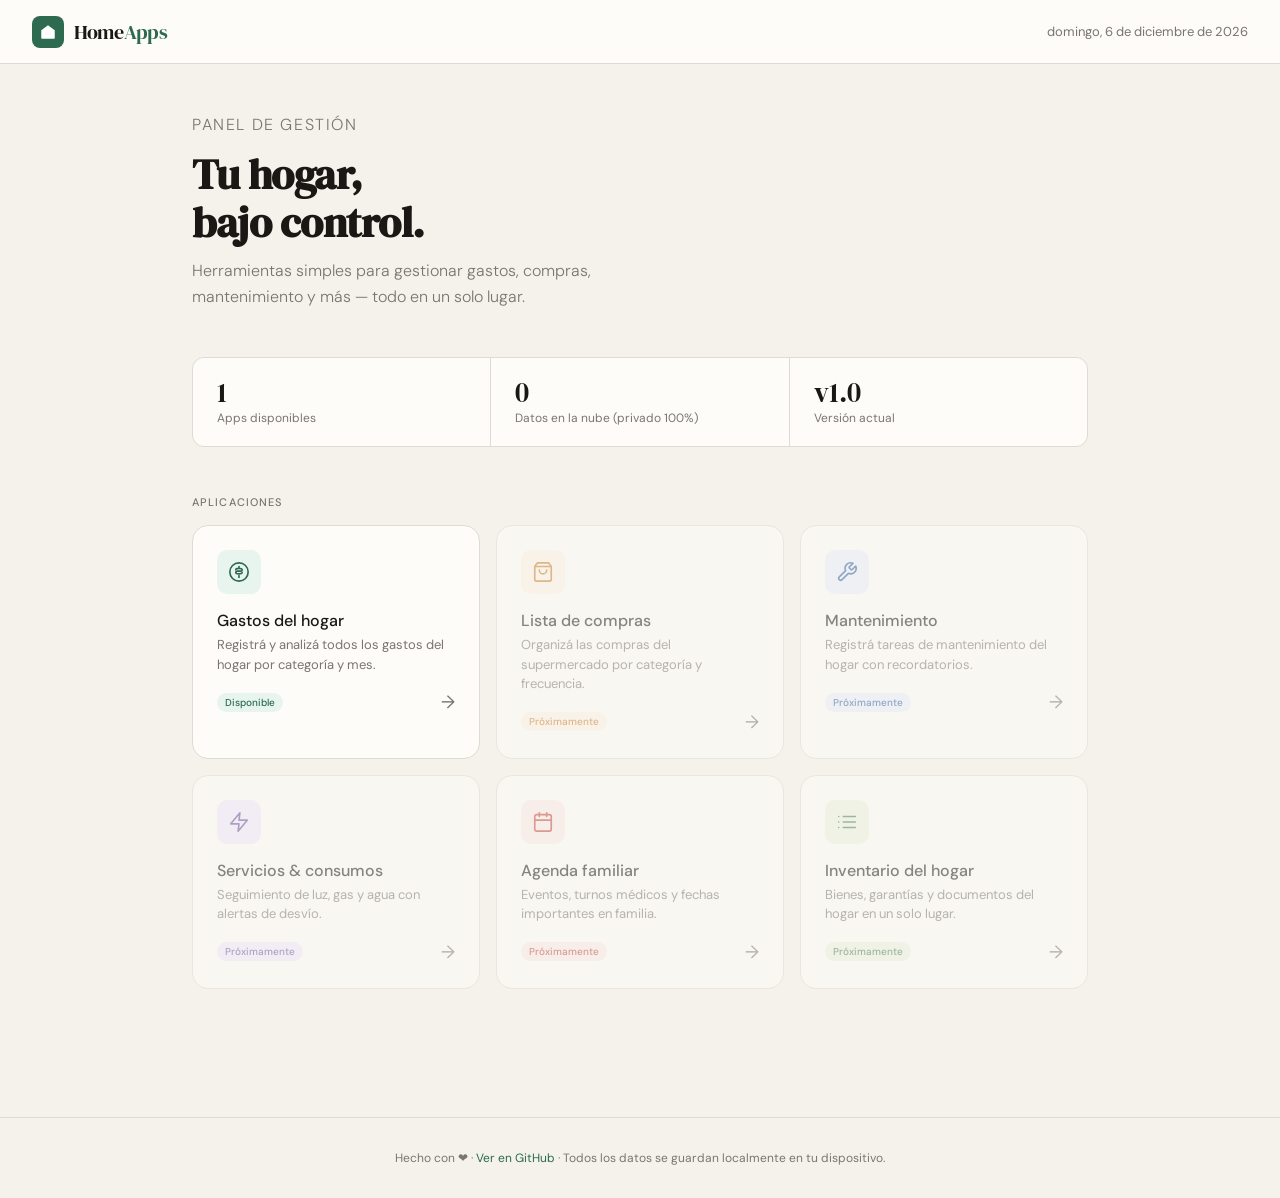
==== index.html @ cbdf4d4c "Add files via upload" ====
<!DOCTYPE html>
<html lang="es">
<head>
  <meta charset="UTF-8" />
  <meta name="viewport" content="width=device-width, initial-scale=1.0" />
  <title>Home Apps — Gestión del Hogar</title>
  <link rel="preconnect" href="https://fonts.googleapis.com" />
  <link href="https://fonts.googleapis.com/css2?family=DM+Serif+Display&family=DM+Sans:wght@300;400;500&display=swap" rel="stylesheet" />
  <style>
    *, *::before, *::after { box-sizing: border-box; margin: 0; padding: 0; }

    :root {
      --bg: #F5F2EB;
      --surface: #FDFCF8;
      --border: #E0DBD0;
      --text: #1A1815;
      --muted: #7A7570;
      --accent: #2D6A4F;
      --accent-light: #E8F5EF;
      --amber: #C97D2A;
      --amber-light: #FBF3E6;
      --coral: #C0453A;
      --coral-light: #FAEAE9;
      --blue: #2A5FA0;
      --blue-light: #E8EFFE;
    }

    body {
      font-family: 'DM Sans', sans-serif;
      background: var(--bg);
      color: var(--text);
      min-height: 100vh;
    }

    /* HEADER */
    header {
      background: var(--surface);
      border-bottom: 1px solid var(--border);
      padding: 0 2rem;
      display: flex;
      align-items: center;
      justify-content: space-between;
      height: 64px;
      position: sticky;
      top: 0;
      z-index: 10;
    }

    .logo {
      display: flex;
      align-items: center;
      gap: 10px;
    }

    .logo-icon {
      width: 32px;
      height: 32px;
      background: var(--accent);
      border-radius: 8px;
      display: flex;
      align-items: center;
      justify-content: center;
    }

    .logo-icon svg { width: 18px; height: 18px; fill: white; }

    .logo-name {
      font-family: 'DM Serif Display', serif;
      font-size: 20px;
      letter-spacing: -0.3px;
      color: var(--text);
    }

    .logo-name span { color: var(--accent); }

    .header-date {
      font-size: 13px;
      color: var(--muted);
    }

    /* MAIN */
    main {
      max-width: 960px;
      margin: 0 auto;
      padding: 3rem 2rem;
    }

    /* HERO */
    .hero {
      margin-bottom: 3rem;
    }

    .hero-label {
      font-size: 11px;
      font-weight: 500;
      letter-spacing: 0.1em;
      text-transform: uppercase;
      color: var(--accent);
      margin-bottom: 0.75rem;
    }

    .hero h1 {
      font-family: 'DM Serif Display', serif;
      font-size: 42px;
      line-height: 1.15;
      letter-spacing: -0.5px;
      margin-bottom: 0.75rem;
    }

    .hero p {
      font-size: 16px;
      color: var(--muted);
      font-weight: 300;
      max-width: 480px;
      line-height: 1.6;
    }

    /* STATS BAR */
    .stats-bar {
      display: grid;
      grid-template-columns: repeat(3, 1fr);
      gap: 1px;
      background: var(--border);
      border: 1px solid var(--border);
      border-radius: 12px;
      overflow: hidden;
      margin-bottom: 3rem;
    }

    .stat {
      background: var(--surface);
      padding: 1.25rem 1.5rem;
    }

    .stat-value {
      font-family: 'DM Serif Display', serif;
      font-size: 28px;
      color: var(--text);
      line-height: 1;
      margin-bottom: 4px;
    }

    .stat-label {
      font-size: 12px;
      color: var(--muted);
      font-weight: 400;
    }

    /* SECTION TITLE */
    .section-title {
      font-size: 11px;
      font-weight: 500;
      letter-spacing: 0.1em;
      text-transform: uppercase;
      color: var(--muted);
      margin-bottom: 1rem;
    }

    /* APPS GRID */
    .apps-grid {
      display: grid;
      grid-template-columns: repeat(auto-fit, minmax(260px, 1fr));
      gap: 1rem;
      margin-bottom: 3rem;
    }

    .app-card {
      background: var(--surface);
      border: 1px solid var(--border);
      border-radius: 16px;
      padding: 1.5rem;
      text-decoration: none;
      color: inherit;
      display: block;
      transition: transform 0.15s, box-shadow 0.15s, border-color 0.15s;
      position: relative;
      overflow: hidden;
    }

    .app-card::before {
      content: '';
      position: absolute;
      top: 0; left: 0; right: 0;
      height: 3px;
      background: var(--card-accent);
      opacity: 0;
      transition: opacity 0.15s;
    }

    .app-card:hover {
      transform: translateY(-2px);
      box-shadow: 0 8px 24px rgba(0,0,0,0.07);
      border-color: transparent;
    }

    .app-card:hover::before { opacity: 1; }

    .app-card.coming-soon {
      opacity: 0.5;
      pointer-events: none;
    }

    .card-icon {
      width: 44px;
      height: 44px;
      border-radius: 10px;
      background: var(--icon-bg);
      display: flex;
      align-items: center;
      justify-content: center;
      margin-bottom: 1rem;
    }

    .card-icon svg { width: 22px; height: 22px; }

    .card-name {
      font-weight: 500;
      font-size: 16px;
      margin-bottom: 4px;
    }

    .card-desc {
      font-size: 13px;
      color: var(--muted);
      line-height: 1.5;
      margin-bottom: 1rem;
    }

    .card-footer {
      display: flex;
      align-items: center;
      justify-content: space-between;
    }

    .card-badge {
      font-size: 10px;
      font-weight: 500;
      padding: 3px 8px;
      border-radius: 20px;
      background: var(--badge-bg);
      color: var(--badge-color);
    }

    .card-arrow {
      font-size: 18px;
      color: var(--muted);
      transition: transform 0.15s;
    }

    .app-card:hover .card-arrow { transform: translateX(3px); }

    /* COLORS PER CARD */
    .card-gastos  { --card-accent: #2D6A4F; --icon-bg: #E8F5EF; --badge-bg: #E8F5EF; --badge-color: #2D6A4F; }
    .card-compras { --card-accent: #C97D2A; --icon-bg: #FBF3E6; --badge-bg: #FBF3E6; --badge-color: #C97D2A; }
    .card-mant    { --card-accent: #2A5FA0; --icon-bg: #E8EFFE; --badge-bg: #E8EFFE; --badge-color: #2A5FA0; }
    .card-serv    { --card-accent: #6B4FA0; --icon-bg: #F0EAFE; --badge-bg: #F0EAFE; --badge-color: #6B4FA0; }
    .card-agenda  { --card-accent: #C0453A; --icon-bg: #FAEAE9; --badge-bg: #FAEAE9; --badge-color: #C0453A; }
    .card-inv     { --card-accent: #4A7C59; --icon-bg: #EAF3DE; --badge-bg: #EAF3DE; --badge-color: #4A7C59; }

    /* FOOTER */
    footer {
      text-align: center;
      padding: 2rem;
      font-size: 12px;
      color: var(--muted);
      border-top: 1px solid var(--border);
      margin-top: 2rem;
    }

    footer a { color: var(--accent); text-decoration: none; }

    @media (max-width: 600px) {
      .hero h1 { font-size: 30px; }
      .stats-bar { grid-template-columns: 1fr; }
      main { padding: 2rem 1rem; }
    }
  </style>
</head>
<body>

<header>
  <div class="logo">
    <div class="logo-icon">
      <svg viewBox="0 0 24 24" xmlns="http://www.w3.org/2000/svg">
        <path d="M3 9.5L12 3l9 6.5V20a1 1 0 01-1 1H4a1 1 0 01-1-1V9.5z"/>
      </svg>
    </div>
    <span class="logo-name">Home<span>Apps</span></span>
  </div>
  <span class="header-date" id="currentDate"></span>
</header>

<main>
  <div class="hero">
    <p class="hero-label">Panel de gestión</p>
    <h1>Tu hogar,<br>bajo control.</h1>
    <p>Herramientas simples para gestionar gastos, compras, mantenimiento y más — todo en un solo lugar.</p>
  </div>

  <div class="stats-bar">
    <div class="stat">
      <div class="stat-value" id="stat-apps">1</div>
      <div class="stat-label">Apps disponibles</div>
    </div>
    <div class="stat">
      <div class="stat-value">0</div>
      <div class="stat-label">Datos en la nube (privado 100%)</div>
    </div>
    <div class="stat">
      <div class="stat-value" id="stat-version">v1.0</div>
      <div class="stat-label">Versión actual</div>
    </div>
  </div>

  <p class="section-title">Aplicaciones</p>

  <div class="apps-grid">

    <a href="apps/gastos/index.html" class="app-card card-gastos">
      <div class="card-icon">
        <svg viewBox="0 0 24 24" fill="none" stroke="#2D6A4F" stroke-width="1.8" stroke-linecap="round" stroke-linejoin="round">
          <circle cx="12" cy="12" r="10"/>
          <path d="M12 6v2M12 16v2M8.5 9.5a3.5 1.5 0 017 0c0 .83-.67 1.5-1.5 1.5h-4A1.5 1.5 0 008.5 12.5a3.5 1.5 0 007 0"/>
        </svg>
      </div>
      <div class="card-name">Gastos del hogar</div>
      <div class="card-desc">Registrá y analizá todos los gastos del hogar por categoría y mes.</div>
      <div class="card-footer">
        <span class="card-badge">Disponible</span>
        <span class="card-arrow">→</span>
      </div>
    </a>

    <a href="apps/compras/index.html" class="app-card card-compras coming-soon">
      <div class="card-icon">
        <svg viewBox="0 0 24 24" fill="none" stroke="#C97D2A" stroke-width="1.8" stroke-linecap="round" stroke-linejoin="round">
          <path d="M6 2L3 6v14a2 2 0 002 2h14a2 2 0 002-2V6l-3-4z"/>
          <line x1="3" y1="6" x2="21" y2="6"/>
          <path d="M16 10a4 4 0 01-8 0"/>
        </svg>
      </div>
      <div class="card-name">Lista de compras</div>
      <div class="card-desc">Organizá las compras del supermercado por categoría y frecuencia.</div>
      <div class="card-footer">
        <span class="card-badge">Próximamente</span>
        <span class="card-arrow">→</span>
      </div>
    </a>

    <a href="apps/mantenimiento/index.html" class="app-card card-mant coming-soon">
      <div class="card-icon">
        <svg viewBox="0 0 24 24" fill="none" stroke="#2A5FA0" stroke-width="1.8" stroke-linecap="round" stroke-linejoin="round">
          <path d="M14.7 6.3a1 1 0 000 1.4l1.6 1.6a1 1 0 001.4 0l3.77-3.77a6 6 0 01-7.94 7.94l-6.91 6.91a2.12 2.12 0 01-3-3l6.91-6.91a6 6 0 017.94-7.94l-3.76 3.76z"/>
        </svg>
      </div>
      <div class="card-name">Mantenimiento</div>
      <div class="card-desc">Registrá tareas de mantenimiento del hogar con recordatorios.</div>
      <div class="card-footer">
        <span class="card-badge">Próximamente</span>
        <span class="card-arrow">→</span>
      </div>
    </a>

    <a href="apps/servicios/index.html" class="app-card card-serv coming-soon">
      <div class="card-icon">
        <svg viewBox="0 0 24 24" fill="none" stroke="#6B4FA0" stroke-width="1.8" stroke-linecap="round" stroke-linejoin="round">
          <path d="M13 2L3 14h9l-1 8 10-12h-9l1-8z"/>
        </svg>
      </div>
      <div class="card-name">Servicios & consumos</div>
      <div class="card-desc">Seguimiento de luz, gas y agua con alertas de desvío.</div>
      <div class="card-footer">
        <span class="card-badge">Próximamente</span>
        <span class="card-arrow">→</span>
      </div>
    </a>

    <a href="apps/agenda/index.html" class="app-card card-agenda coming-soon">
      <div class="card-icon">
        <svg viewBox="0 0 24 24" fill="none" stroke="#C0453A" stroke-width="1.8" stroke-linecap="round" stroke-linejoin="round">
          <rect x="3" y="4" width="18" height="18" rx="2" ry="2"/>
          <line x1="16" y1="2" x2="16" y2="6"/>
          <line x1="8" y1="2" x2="8" y2="6"/>
          <line x1="3" y1="10" x2="21" y2="10"/>
        </svg>
      </div>
      <div class="card-name">Agenda familiar</div>
      <div class="card-desc">Eventos, turnos médicos y fechas importantes en familia.</div>
      <div class="card-footer">
        <span class="card-badge">Próximamente</span>
        <span class="card-arrow">→</span>
      </div>
    </a>

    <a href="apps/inventario/index.html" class="app-card card-inv coming-soon">
      <div class="card-icon">
        <svg viewBox="0 0 24 24" fill="none" stroke="#4A7C59" stroke-width="1.8" stroke-linecap="round" stroke-linejoin="round">
          <line x1="8" y1="6" x2="21" y2="6"/>
          <line x1="8" y1="12" x2="21" y2="12"/>
          <line x1="8" y1="18" x2="21" y2="18"/>
          <line x1="3" y1="6" x2="3.01" y2="6"/>
          <line x1="3" y1="12" x2="3.01" y2="12"/>
          <line x1="3" y1="18" x2="3.01" y2="18"/>
        </svg>
      </div>
      <div class="card-name">Inventario del hogar</div>
      <div class="card-desc">Bienes, garantías y documentos del hogar en un solo lugar.</div>
      <div class="card-footer">
        <span class="card-badge">Próximamente</span>
        <span class="card-arrow">→</span>
      </div>
    </a>

  </div>
</main>

<footer>
  Hecho con ❤ · <a href="https://github.com/TU-USUARIO/home-apps" target="_blank">Ver en GitHub</a> · Todos los datos se guardan localmente en tu dispositivo.
</footer>

<script>
  const d = new Date();
  const opts = { weekday: 'long', year: 'numeric', month: 'long', day: 'numeric' };
  document.getElementById('currentDate').textContent = d.toLocaleDateString('es-AR', opts);
</script>

</body>
</html>
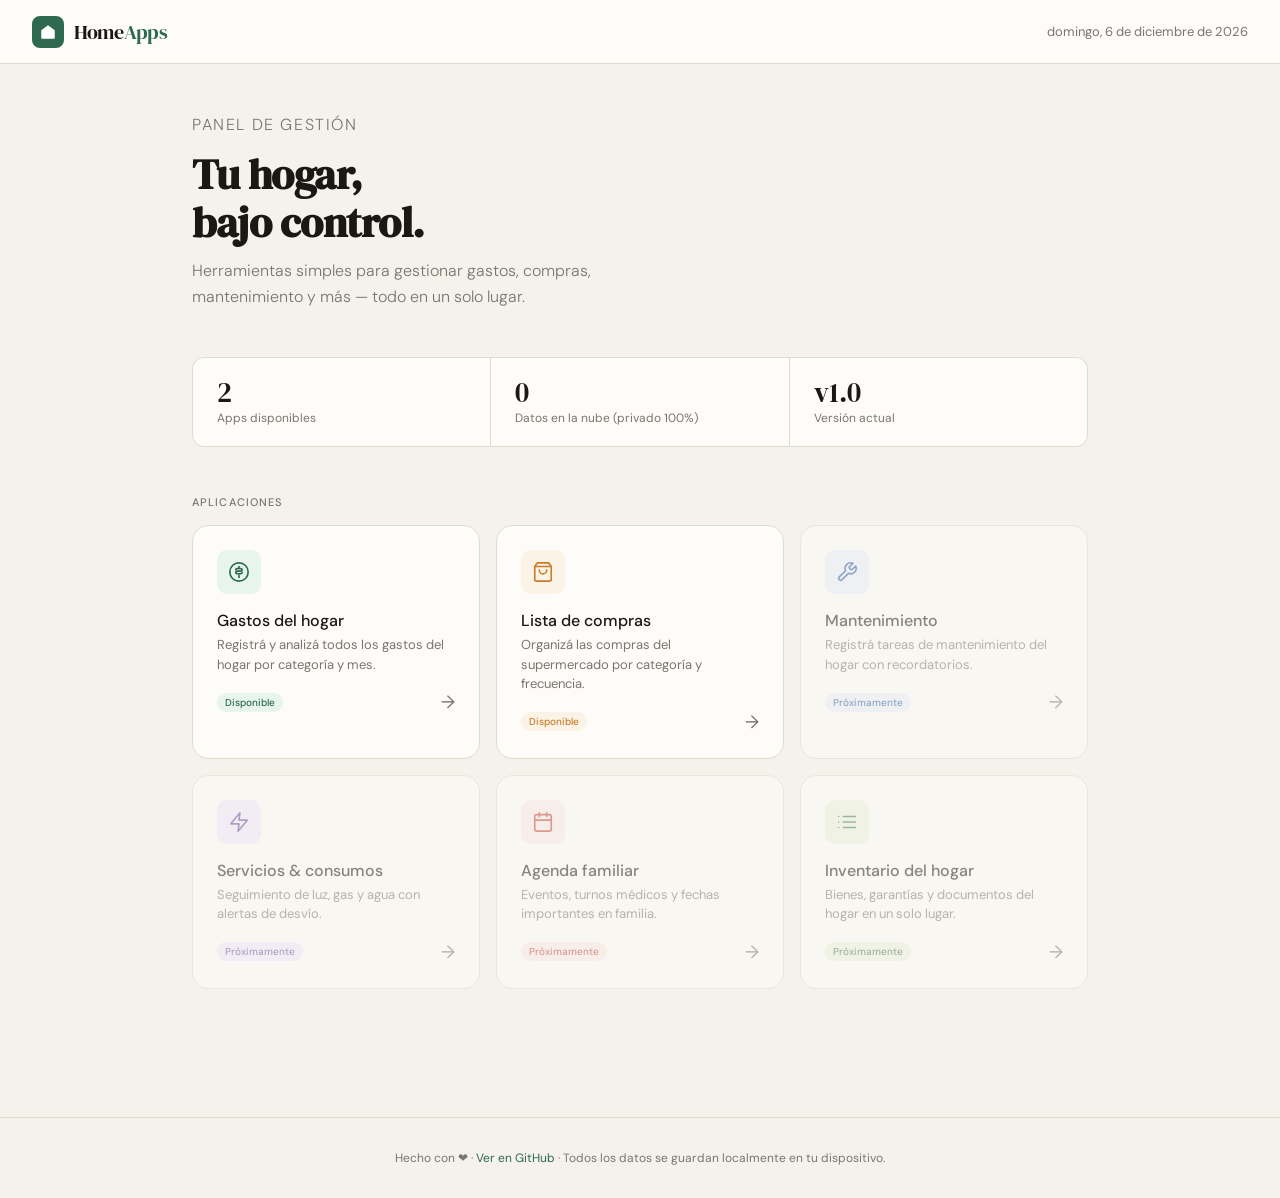
==== commit 2ae964e5: "App 02: Lista de compras completa Agrega la app de lista de compras con soporte para categorías, mar" ====
--- a/index.html
+++ b/index.html
@@ -299,7 +299,7 @@
 
   <div class="stats-bar">
     <div class="stat">
-      <div class="stat-value" id="stat-apps">1</div>
+      <div class="stat-value" id="stat-apps">2</div>
       <div class="stat-label">Apps disponibles</div>
     </div>
     <div class="stat">
@@ -316,7 +316,7 @@
 
   <div class="apps-grid">
 
-    <a href="apps/gastos/index.html" class="app-card card-gastos">
+    <a href="./apps/gastos/index.html" class="app-card card-gastos">
       <div class="card-icon">
         <svg viewBox="0 0 24 24" fill="none" stroke="#2D6A4F" stroke-width="1.8" stroke-linecap="round" stroke-linejoin="round">
           <circle cx="12" cy="12" r="10"/>
@@ -331,7 +331,7 @@
       </div>
     </a>
 
-    <a href="apps/compras/index.html" class="app-card card-compras coming-soon">
+    <a href="apps/compras/index.html" class="app-card card-compras">
       <div class="card-icon">
         <svg viewBox="0 0 24 24" fill="none" stroke="#C97D2A" stroke-width="1.8" stroke-linecap="round" stroke-linejoin="round">
           <path d="M6 2L3 6v14a2 2 0 002 2h14a2 2 0 002-2V6l-3-4z"/>
@@ -342,7 +342,7 @@
       <div class="card-name">Lista de compras</div>
       <div class="card-desc">Organizá las compras del supermercado por categoría y frecuencia.</div>
       <div class="card-footer">
-        <span class="card-badge">Próximamente</span>
+        <span class="card-badge">Disponible</span>
         <span class="card-arrow">→</span>
       </div>
     </a>
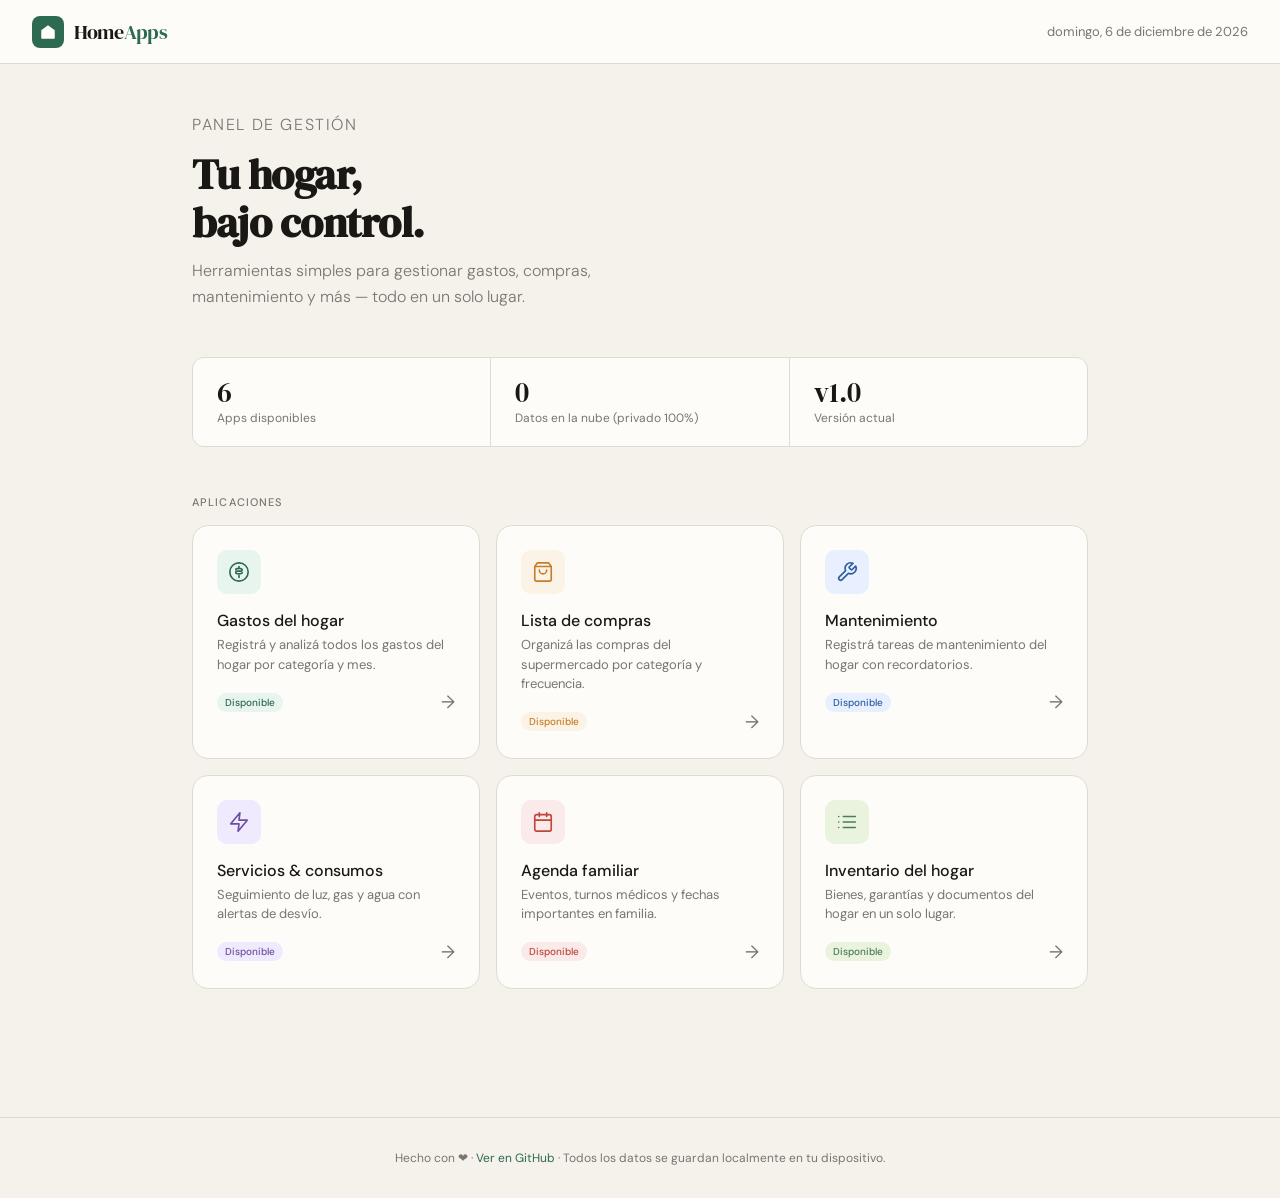
==== commit c2fc22e6: "feat: gráficos de torta, vista anual y 4 apps nuevas Agrega gráficos de dona SVG con segmentadores (" ====
--- a/index.html
+++ b/index.html
@@ -299,7 +299,7 @@
 
   <div class="stats-bar">
     <div class="stat">
-      <div class="stat-value" id="stat-apps">2</div>
+      <div class="stat-value" id="stat-apps">6</div>
       <div class="stat-label">Apps disponibles</div>
     </div>
     <div class="stat">
@@ -316,7 +316,7 @@
 
   <div class="apps-grid">
 
-    <a href="./apps/gastos/index.html" class="app-card card-gastos">
+    <a href="apps/gastos/index.html" class="app-card card-gastos">
       <div class="card-icon">
         <svg viewBox="0 0 24 24" fill="none" stroke="#2D6A4F" stroke-width="1.8" stroke-linecap="round" stroke-linejoin="round">
           <circle cx="12" cy="12" r="10"/>
@@ -347,7 +347,7 @@
       </div>
     </a>
 
-    <a href="apps/mantenimiento/index.html" class="app-card card-mant coming-soon">
+    <a href="apps/mantenimiento/index.html" class="app-card card-mant">
       <div class="card-icon">
         <svg viewBox="0 0 24 24" fill="none" stroke="#2A5FA0" stroke-width="1.8" stroke-linecap="round" stroke-linejoin="round">
           <path d="M14.7 6.3a1 1 0 000 1.4l1.6 1.6a1 1 0 001.4 0l3.77-3.77a6 6 0 01-7.94 7.94l-6.91 6.91a2.12 2.12 0 01-3-3l6.91-6.91a6 6 0 017.94-7.94l-3.76 3.76z"/>
@@ -356,12 +356,12 @@
       <div class="card-name">Mantenimiento</div>
       <div class="card-desc">Registrá tareas de mantenimiento del hogar con recordatorios.</div>
       <div class="card-footer">
-        <span class="card-badge">Próximamente</span>
-        <span class="card-arrow">→</span>
-      </div>
-    </a>
-
-    <a href="apps/servicios/index.html" class="app-card card-serv coming-soon">
+        <span class="card-badge">Disponible</span>
+        <span class="card-arrow">→</span>
+      </div>
+    </a>
+
+    <a href="apps/servicios/index.html" class="app-card card-serv">
       <div class="card-icon">
         <svg viewBox="0 0 24 24" fill="none" stroke="#6B4FA0" stroke-width="1.8" stroke-linecap="round" stroke-linejoin="round">
           <path d="M13 2L3 14h9l-1 8 10-12h-9l1-8z"/>
@@ -370,12 +370,12 @@
       <div class="card-name">Servicios & consumos</div>
       <div class="card-desc">Seguimiento de luz, gas y agua con alertas de desvío.</div>
       <div class="card-footer">
-        <span class="card-badge">Próximamente</span>
-        <span class="card-arrow">→</span>
-      </div>
-    </a>
-
-    <a href="apps/agenda/index.html" class="app-card card-agenda coming-soon">
+        <span class="card-badge">Disponible</span>
+        <span class="card-arrow">→</span>
+      </div>
+    </a>
+
+    <a href="apps/agenda/index.html" class="app-card card-agenda">
       <div class="card-icon">
         <svg viewBox="0 0 24 24" fill="none" stroke="#C0453A" stroke-width="1.8" stroke-linecap="round" stroke-linejoin="round">
           <rect x="3" y="4" width="18" height="18" rx="2" ry="2"/>
@@ -387,12 +387,12 @@
       <div class="card-name">Agenda familiar</div>
       <div class="card-desc">Eventos, turnos médicos y fechas importantes en familia.</div>
       <div class="card-footer">
-        <span class="card-badge">Próximamente</span>
-        <span class="card-arrow">→</span>
-      </div>
-    </a>
-
-    <a href="apps/inventario/index.html" class="app-card card-inv coming-soon">
+        <span class="card-badge">Disponible</span>
+        <span class="card-arrow">→</span>
+      </div>
+    </a>
+
+    <a href="apps/inventario/index.html" class="app-card card-inv">
       <div class="card-icon">
         <svg viewBox="0 0 24 24" fill="none" stroke="#4A7C59" stroke-width="1.8" stroke-linecap="round" stroke-linejoin="round">
           <line x1="8" y1="6" x2="21" y2="6"/>
@@ -406,7 +406,7 @@
       <div class="card-name">Inventario del hogar</div>
       <div class="card-desc">Bienes, garantías y documentos del hogar en un solo lugar.</div>
       <div class="card-footer">
-        <span class="card-badge">Próximamente</span>
+        <span class="card-badge">Disponible</span>
         <span class="card-arrow">→</span>
       </div>
     </a>
